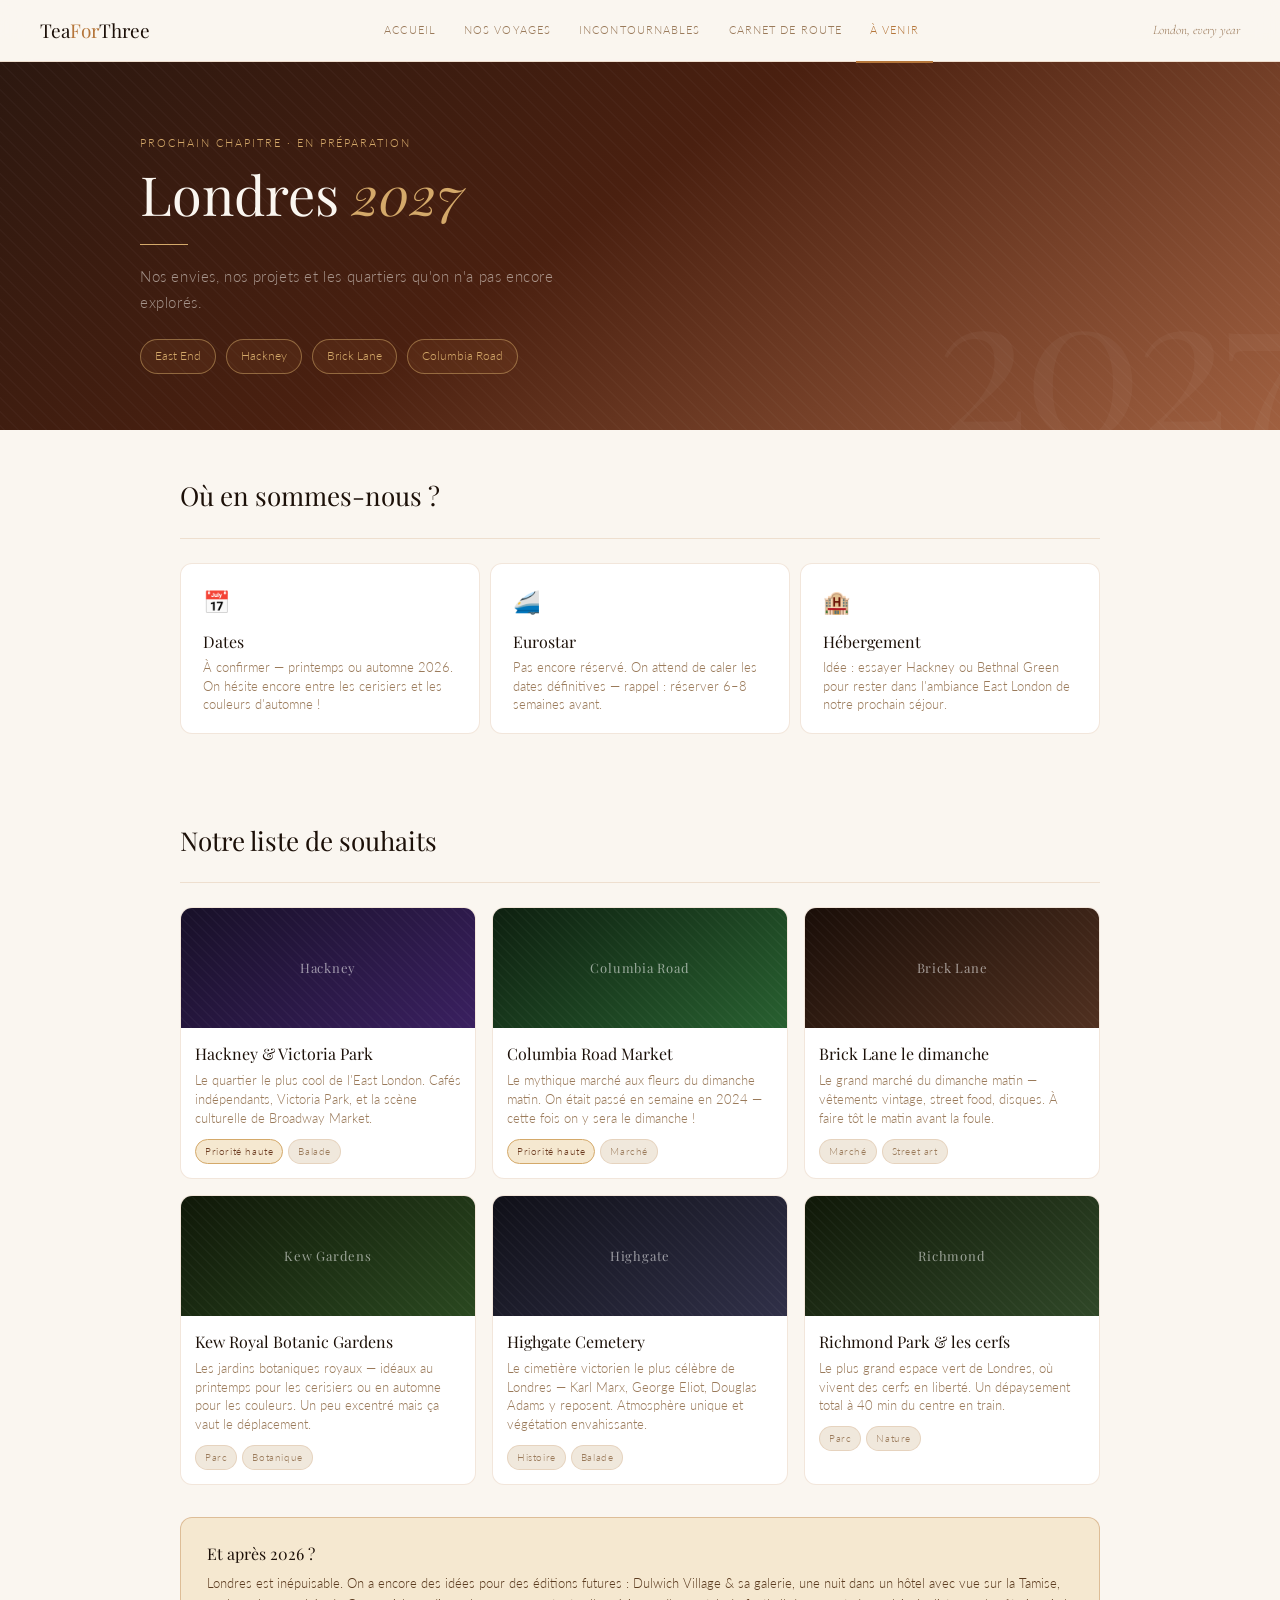
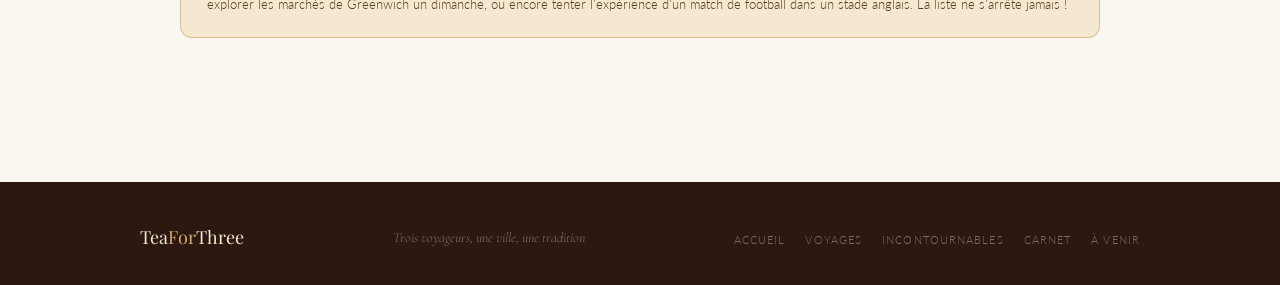
==== avenir.html @ d7ff8c25 "Add files via upload" ====
<!DOCTYPE html>
<html lang="fr">
<head>
  <meta charset="UTF-8" />
  <meta name="viewport" content="width=device-width, initial-scale=1.0" />
  <title>À venir — TeaForThree</title>
  <link rel="stylesheet" href="css/style.css" />
  <style>
    .next-hero-detail{margin-top:1.5rem;display:flex;gap:10px;flex-wrap:wrap}
    .next-pill{font-size:12px;padding:6px 14px;border-radius:20px;border:1px solid rgba(212,169,106,0.5);color:var(--gold-light);background:rgba(181,118,58,0.1)}
    .wishlist-grid{display:grid;grid-template-columns:repeat(auto-fill,minmax(260px,1fr));gap:16px}
    .wish-card{background:var(--white);border:0.5px solid var(--border);border-radius:var(--radius);overflow:hidden}
    .wish-card-thumb{height:120px;position:relative;overflow:hidden;display:flex;align-items:center;justify-content:center}
    .wt-hackney{background:linear-gradient(145deg,#181028,#3a2060)}
    .wt-columbiaroad{background:linear-gradient(145deg,#0e2010,#286030)}
    .wt-bricklane{background:linear-gradient(145deg,#1a0e08,#503020)}
    .wt-greenwich{background:linear-gradient(145deg,#0a1820,#1a4050)}
    .wt-kew{background:linear-gradient(145deg,#101808,#2a4820)}
    .wt-peckham{background:linear-gradient(145deg,#200808,#602020)}
    .wt-highgate{background:linear-gradient(145deg,#101018,#303048)}
    .wt-richmond{background:linear-gradient(145deg,#101808,#304828)}
    .wish-pattern{position:absolute;inset:0;background-image:repeating-linear-gradient(45deg,rgba(255,255,255,0.03) 0,rgba(255,255,255,0.03) 1px,transparent 0,transparent 50%);background-size:10px 10px}
    .wish-thumb-label{position:relative;z-index:1;font-family:'Playfair Display',serif;font-size:13px;color:rgba(255,255,255,0.55);letter-spacing:0.06em}
    .wish-body{padding:12px 14px 14px}
    .wish-name{font-family:'Playfair Display',serif;font-size:16px;font-weight:400;margin-bottom:5px}
    .wish-desc{font-size:12.5px;color:var(--text-light);line-height:1.5;margin-bottom:10px}
    .wish-tags{display:flex;gap:5px;flex-wrap:wrap}
    .status-row{display:flex;gap:10px;margin-bottom:2.5rem;flex-wrap:wrap}
    .status-card{flex:1;min-width:180px;background:var(--white);border:0.5px solid var(--border);border-radius:var(--radius);padding:1.2rem 1.4rem}
    .status-icon{font-size:22px;margin-bottom:8px;display:block}
    .status-title{font-family:'Playfair Display',serif;font-size:16px;font-weight:400;margin-bottom:4px}
    .status-val{font-size:12.5px;color:var(--text-light);line-height:1.45}
    .ideas-note{background:var(--gold-pale);border:0.5px solid var(--border-strong);border-radius:var(--radius);padding:1.4rem 1.6rem;margin-top:2rem}
    .ideas-note-title{font-family:'Playfair Display',serif;font-size:16px;font-weight:400;margin-bottom:6px}
    .ideas-note-text{font-size:13px;color:var(--text-mid);line-height:1.6}
    @media(max-width:768px){
      .status-row{flex-direction:column}
      .status-card{min-width:100%}
      .wishlist-grid{grid-template-columns:1fr}
      .next-pill{font-size:11px;padding:4px 10px}
    }
  </style>
</head>
<body>

<nav>
  <a href="index.html" class="nav-logo">Tea<span>For</span>Three</a>
  <ul class="nav-links">
    <li><a href="index.html">Accueil</a></li>
    <li><a href="voyages.html">Nos voyages</a></li>
    <li><a href="incontournables.html">Incontournables</a></li>
    <li><a href="carnet.html">Carnet de route</a></li>
    <li><a href="avenir.html" class="active">À venir</a></li>
  </ul>
  <span class="nav-tea">London, every year</span>
  <button class="nav-burger" id="burger" aria-label="Menu">
    <span></span><span></span><span></span>
  </button>
</nav>

<div class="hero" style="min-height:300px">
  <div class="hero-pattern"></div>
  <div class="hero-filigrane">2027</div>
  <div class="hero-content">
    <div class="hero-tag">Prochain chapitre · En préparation</div>
    <h1>Londres <em>2027</em></h1>
    <div class="divider"></div>
    <p class="hero-sub">Nos envies, nos projets et les quartiers qu'on n'a pas encore explorés.</p>
    <div class="next-hero-detail">
      <span class="next-pill">East End</span>
      <span class="next-pill">Hackney</span>
      <span class="next-pill">Brick Lane</span>
      <span class="next-pill">Columbia Road</span>
    </div>
  </div>
</div>

<div class="page">

  <div class="section-header">
    <h2 class="section-title">Où en sommes-nous ?</h2>
  </div>

  <div class="status-row">
    <div class="status-card fade-up">
      <span class="status-icon">📅</span>
      <div class="status-title">Dates</div>
      <div class="status-val">À confirmer — printemps ou automne 2026. On hésite encore entre les cerisiers et les couleurs d'automne !</div>
    </div>
    <div class="status-card fade-up">
      <span class="status-icon">🚄</span>
      <div class="status-title">Eurostar</div>
      <div class="status-val">Pas encore réservé. On attend de caler les dates définitives — rappel : réserver 6–8 semaines avant.</div>
    </div>
    <div class="status-card fade-up">
      <span class="status-icon">🏨</span>
      <div class="status-title">Hébergement</div>
      <div class="status-val">Idée : essayer Hackney ou Bethnal Green pour rester dans l'ambiance East London de notre prochain séjour.</div>
    </div>
  </div>

  <div class="section-header">
    <h2 class="section-title">Notre liste de souhaits</h2>
  </div>

  <div class="wishlist-grid">

    <div class="wish-card fade-up">
      <div class="wish-card-thumb wt-hackney"><div class="wish-pattern"></div><span class="wish-thumb-label">Hackney</span></div>
      <div class="wish-body">
        <div class="wish-name">Hackney &amp; Victoria Park</div>
        <div class="wish-desc">Le quartier le plus cool de l'East London. Cafés indépendants, Victoria Park, et la scène culturelle de Broadway Market.</div>
        <div class="wish-tags"><span class="badge gold">Priorité haute</span><span class="badge">Balade</span></div>
      </div>
    </div>

    <div class="wish-card fade-up">
      <div class="wish-card-thumb wt-columbiaroad"><div class="wish-pattern"></div><span class="wish-thumb-label">Columbia Road</span></div>
      <div class="wish-body">
        <div class="wish-name">Columbia Road Market</div>
        <div class="wish-desc">Le mythique marché aux fleurs du dimanche matin. On était passé en semaine en 2024 — cette fois on y sera le dimanche !</div>
        <div class="wish-tags"><span class="badge gold">Priorité haute</span><span class="badge">Marché</span></div>
      </div>
    </div>

    <div class="wish-card fade-up">
      <div class="wish-card-thumb wt-bricklane"><div class="wish-pattern"></div><span class="wish-thumb-label">Brick Lane</span></div>
      <div class="wish-body">
        <div class="wish-name">Brick Lane le dimanche</div>
        <div class="wish-desc">Le grand marché du dimanche matin — vêtements vintage, street food, disques. À faire tôt le matin avant la foule.</div>
        <div class="wish-tags"><span class="badge">Marché</span><span class="badge">Street art</span></div>
      </div>
    </div>

    <div class="wish-card fade-up">
      <div class="wish-card-thumb wt-kew"><div class="wish-pattern"></div><span class="wish-thumb-label">Kew Gardens</span></div>
      <div class="wish-body">
        <div class="wish-name">Kew Royal Botanic Gardens</div>
        <div class="wish-desc">Les jardins botaniques royaux — idéaux au printemps pour les cerisiers ou en automne pour les couleurs. Un peu excentré mais ça vaut le déplacement.</div>
        <div class="wish-tags"><span class="badge">Parc</span><span class="badge">Botanique</span></div>
      </div>
    </div>

    <div class="wish-card fade-up">
      <div class="wish-card-thumb wt-highgate"><div class="wish-pattern"></div><span class="wish-thumb-label">Highgate</span></div>
      <div class="wish-body">
        <div class="wish-name">Highgate Cemetery</div>
        <div class="wish-desc">Le cimetière victorien le plus célèbre de Londres — Karl Marx, George Eliot, Douglas Adams y reposent. Atmosphère unique et végétation envahissante.</div>
        <div class="wish-tags"><span class="badge">Histoire</span><span class="badge">Balade</span></div>
      </div>
    </div>

    <div class="wish-card fade-up">
      <div class="wish-card-thumb wt-richmond"><div class="wish-pattern"></div><span class="wish-thumb-label">Richmond</span></div>
      <div class="wish-body">
        <div class="wish-name">Richmond Park &amp; les cerfs</div>
        <div class="wish-desc">Le plus grand espace vert de Londres, où vivent des cerfs en liberté. Un dépaysement total à 40 min du centre en train.</div>
        <div class="wish-tags"><span class="badge">Parc</span><span class="badge">Nature</span></div>
      </div>
    </div>

  </div>

  <div class="ideas-note fade-up">
    <div class="ideas-note-title">Et après 2026 ?</div>
    <div class="ideas-note-text">Londres est inépuisable. On a encore des idées pour des éditions futures : Dulwich Village &amp; sa galerie, une nuit dans un hôtel avec vue sur la Tamise, explorer les marchés de Greenwich un dimanche, ou encore tenter l'expérience d'un match de football dans un stade anglais. La liste ne s'arrête jamais !</div>
  </div>

</div>

<footer>
  <div class="footer-inner">
    <div class="footer-logo">Tea<span>For</span>Three</div>
    <div class="footer-tagline">Trois voyageurs, une ville, une tradition</div>
    <ul class="footer-links">
      <li><a href="index.html">Accueil</a></li>
      <li><a href="voyages.html">Voyages</a></li>
      <li><a href="incontournables.html">Incontournables</a></li>
      <li><a href="carnet.html">Carnet</a></li>
      <li><a href="avenir.html">À venir</a></li>
    </ul>
  </div>
</footer>

<script>
var burger=document.getElementById('burger');
var navLinks=document.querySelector('.nav-links');
burger.addEventListener('click',function(){
  burger.classList.toggle('open');
  navLinks.classList.toggle('open');
});
// close menu on link click
navLinks.querySelectorAll('a').forEach(function(a){
  a.addEventListener('click',function(){
    burger.classList.remove('open');
    navLinks.classList.remove('open');
  });
});
</script>
</body>
</html>
---- css/style.css ----
@import url('https://fonts.googleapis.com/css2?family=Playfair+Display:ital,wght@0,400;0,500;1,400;1,500&family=Cormorant+Garamond:ital,wght@0,300;0,400;1,300;1,400&family=Lato:wght@300;400&display=swap');

:root {
  --cream: #FAF6F0;
  --cream-dark: #F0E8DC;
  --brown-deep: #2C1810;
  --brown-mid: #6B3A1F;
  --brown-light: #A06040;
  --gold: #B5763A;
  --gold-light: #D4A96A;
  --gold-pale: #F5E8D0;
  --text-dark: #1C1008;
  --text-mid: #5C3C20;
  --text-light: #9A7A5A;
  --border: rgba(181,118,58,0.18);
  --border-strong: rgba(181,118,58,0.38);
  --white: #FFFFFF;
  --shadow: 0 4px 24px rgba(44,24,16,0.07);
  --shadow-hover: 0 8px 40px rgba(44,24,16,0.13);
  --radius: 12px;
  --radius-sm: 8px;
}

*, *::before, *::after { box-sizing: border-box; margin: 0; padding: 0; }
html { scroll-behavior: smooth; }
body {
  font-family: 'Lato', sans-serif;
  font-weight: 300;
  background: var(--cream);
  color: var(--text-dark);
  min-height: 100vh;
  line-height: 1.7;
  overflow-x: hidden;
}

/* ════════════════════════════════
   DESKTOP NAV
   ════════════════════════════════ */
nav {
  position: sticky; top: 0; z-index: 200;
  background: rgba(250,246,240,0.94);
  backdrop-filter: blur(14px);
  border-bottom: 0.5px solid var(--border);
  padding: 0 2.5rem;
  display: flex; align-items: center; justify-content: space-between;
  height: 62px;
}
.nav-logo {
  font-family: 'Playfair Display', serif;
  font-size: 19px; font-weight: 400;
  color: var(--text-dark); text-decoration: none; flex-shrink: 0;
}
.nav-logo span { color: var(--gold); }
.nav-links { display: flex; gap: 0; list-style: none; }
.nav-links a {
  display: block; padding: 0 14px;
  font-size: 11px; letter-spacing: 0.1em; text-transform: uppercase;
  color: var(--text-light); text-decoration: none;
  transition: color 0.2s; line-height: 62px;
  border-bottom: 2px solid transparent;
}
.nav-links a:hover { color: var(--text-dark); }
.nav-links a.active { color: var(--gold); border-bottom-color: var(--gold); }
.nav-tea {
  font-family: 'Cormorant Garamond', serif;
  font-style: italic; font-size: 13px; color: var(--text-light); flex-shrink: 0;
}
/* burger hidden on desktop */
.nav-burger { display: none; }

/* ════════════════════════════════
   HERO
   ════════════════════════════════ */
.hero {
  position: relative; overflow: hidden;
  background: linear-gradient(145deg, var(--brown-deep) 0%, #4A2010 45%, var(--brown-light) 100%);
  display: flex; align-items: flex-end;
  padding: 4.5rem 2.5rem 3.5rem; min-height: 420px;
}
.hero-pattern {
  position: absolute; inset: 0;
  background-image: repeating-linear-gradient(45deg,rgba(255,255,255,0.025) 0,rgba(255,255,255,0.025) 1px,transparent 0,transparent 50%);
  background-size: 14px 14px; pointer-events: none;
}
.hero-filigrane {
  position: absolute; right: -1rem; bottom: -1.5rem;
  font-family: 'Playfair Display', serif;
  font-size: 200px; font-weight: 400; line-height: 1;
  color: rgba(255,255,255,0.04);
  pointer-events: none; user-select: none; letter-spacing: -0.04em;
}
.hero-content { position: relative; z-index: 1; max-width: 1000px; width: 100%; margin: 0 auto; }
.hero-tag { font-size: 11px; letter-spacing: 0.18em; text-transform: uppercase; color: var(--gold-light); margin-bottom: 10px; }
.hero h1 {
  font-family: 'Playfair Display', serif;
  font-size: clamp(34px, 5vw, 54px); font-weight: 400;
  color: var(--cream); line-height: 1.15; margin-bottom: 14px;
}
.hero h1 em { font-style: italic; color: var(--gold-light); }
.hero-sub { font-size: 15px; color: rgba(250,246,240,0.55); letter-spacing: 0.04em; max-width: 480px; }

/* ════════════════════════════════
   PAGE / LAYOUT
   ════════════════════════════════ */
.page { max-width: 1000px; margin: 0 auto; padding: 0 2.5rem 4rem; }
.section-header {
  display: flex; align-items: baseline; justify-content: space-between;
  padding: 2.8rem 0 1.2rem;
  border-bottom: 0.5px solid var(--border); margin-bottom: 1.5rem;
}
.section-title { font-family: 'Playfair Display', serif; font-size: 26px; font-weight: 400; }
.section-link { font-size: 11px; letter-spacing: 0.1em; text-transform: uppercase; color: var(--gold); text-decoration: none; transition: opacity 0.2s; }
.section-link:hover { opacity: 0.7; }

/* ════════════════════════════════
   COMPONENTS
   ════════════════════════════════ */
.card {
  background: var(--white);
  border: 0.5px solid var(--border); border-radius: var(--radius); overflow: hidden;
  transition: box-shadow 0.25s, transform 0.25s, border-color 0.25s;
}
.card:hover { box-shadow: var(--shadow-hover); border-color: var(--border-strong); transform: translateY(-2px); }
.badge {
  display: inline-block; font-size: 10px; letter-spacing: 0.06em;
  padding: 3px 9px; border-radius: 20px;
  background: var(--cream-dark); border: 0.5px solid var(--border); color: var(--text-light);
}
.badge.gold { background: var(--gold-pale); border-color: var(--gold-light); color: var(--brown-mid); }
.btn {
  display: inline-block; font-family: 'Lato', sans-serif; font-size: 12px; font-weight: 400;
  letter-spacing: 0.1em; text-transform: uppercase;
  padding: 10px 22px; border-radius: var(--radius-sm);
  text-decoration: none; transition: all 0.2s; cursor: pointer;
  border: 1px solid var(--gold); color: var(--gold); background: transparent;
}
.btn:hover { background: var(--gold); color: var(--white); }
.btn.solid { background: var(--gold); color: var(--white); }
.btn.solid:hover { background: var(--brown-mid); border-color: var(--brown-mid); }
.divider { width: 48px; height: 1px; background: var(--gold-light); margin: 1.2rem 0; }

/* ════════════════════════════════
   QUOTE BAND
   ════════════════════════════════ */
.quote-band {
  background: var(--brown-deep); padding: 2.8rem 2.5rem;
  margin: 3rem -2.5rem 0; text-align: center; position: relative; overflow: hidden;
}
.quote-band::before {
  content: '\201C'; position: absolute; top: -20px; left: 50%; transform: translateX(-50%);
  font-family: 'Playfair Display', serif; font-size: 160px;
  color: rgba(181,118,58,0.1); line-height: 1; pointer-events: none;
}
.quote-text {
  font-family: 'Cormorant Garamond', serif; font-style: italic; font-size: 22px;
  color: var(--gold-pale); max-width: 600px; margin: 0 auto 10px;
  line-height: 1.6; position: relative; z-index: 1;
}
.quote-author { font-size: 11px; letter-spacing: 0.14em; text-transform: uppercase; color: var(--gold-light); opacity: 0.65; }

/* ════════════════════════════════
   ANIMATIONS
   ════════════════════════════════ */
@keyframes fadeUp {
  from { opacity: 0; transform: translateY(16px); }
  to   { opacity: 1; transform: translateY(0); }
}
.fade-up { opacity: 0; animation: fadeUp 0.55s ease forwards; }
.fade-up:nth-child(1){animation-delay:0.05s}
.fade-up:nth-child(2){animation-delay:0.13s}
.fade-up:nth-child(3){animation-delay:0.21s}
.fade-up:nth-child(4){animation-delay:0.29s}
.fade-up:nth-child(5){animation-delay:0.37s}
.fade-up:nth-child(6){animation-delay:0.45s}

/* ════════════════════════════════
   FOOTER
   ════════════════════════════════ */
footer {
  background: var(--brown-deep); color: rgba(250,246,240,0.55);
  padding: 2.5rem 2.5rem 2rem; margin-top: 5rem;
}
.footer-inner {
  max-width: 1000px; margin: 0 auto;
  display: flex; align-items: center; justify-content: space-between; flex-wrap: wrap; gap: 1rem;
}
.footer-logo { font-family: 'Playfair Display', serif; font-size: 18px; font-weight: 400; color: var(--gold-pale); }
.footer-logo span { color: var(--gold-light); }
.footer-tagline { font-family: 'Cormorant Garamond', serif; font-style: italic; font-size: 14px; color: rgba(250,246,240,0.4); }
.footer-links { display: flex; gap: 20px; list-style: none; }
.footer-links a { font-size: 11px; letter-spacing: 0.1em; text-transform: uppercase; color: rgba(250,246,240,0.38); text-decoration: none; transition: color 0.2s; }
.footer-links a:hover { color: var(--gold-light); }

/* ════════════════════════════════
   MOBILE  ≤ 768px
   ════════════════════════════════ */
@media (max-width: 768px) {

  /* — nav — */
  nav {
    padding: 0 1rem;
    height: 54px;
    position: fixed; top: 0; left: 0; right: 0; z-index: 200;
  }
  .nav-tea { display: none; }
  .nav-links {
    display: none !important;
    position: fixed;
    top: 54px; left: 0; right: 0;
    background: rgba(250,246,240,0.98);
    backdrop-filter: blur(16px);
    flex-direction: column !important;
    border-bottom: 1px solid var(--border);
    padding: 0.25rem 0 1rem;
    z-index: 199;
    box-shadow: 0 6px 20px rgba(44,24,16,0.1);
  }
  .nav-links.open { display: flex !important; }
  .nav-links li { border-bottom: 0.5px solid var(--border); }
  .nav-links li:last-child { border-bottom: none; }
  .nav-links a {
    display: block !important;
    padding: 14px 1.25rem !important;
    line-height: 1.2 !important;
    font-size: 12px !important;
    letter-spacing: 0.1em;
    color: var(--text-mid);
    border-bottom: none !important;
  }
  .nav-links a.active { color: var(--gold); background: rgba(181,118,58,0.05); }
  .nav-burger {
    display: flex;
    flex-direction: column; justify-content: center; gap: 5px;
    width: 38px; height: 38px;
    background: none; border: none; cursor: pointer; padding: 6px;
    margin-left: auto; flex-shrink: 0;
  }
  .nav-burger span {
    display: block; width: 20px; height: 1.5px;
    background: var(--text-dark);
    transition: transform 0.25s ease, opacity 0.2s;
    transform-origin: center;
  }
  .nav-burger.open span:nth-child(1){ transform: translateY(6.5px) rotate(45deg); }
  .nav-burger.open span:nth-child(2){ opacity: 0; }
  .nav-burger.open span:nth-child(3){ transform: translateY(-6.5px) rotate(-45deg); }

  /* — body offset — */
  body { padding-top: 54px; }

  /* — page — */
  .page { padding: 0 1rem 3rem; max-width: 100%; }

  /* — hero — */
  .hero { padding: 1.75rem 1rem 1.75rem; min-height: 200px; }
  .hero-filigrane { font-size: 70px; right: 0; bottom: -0.5rem; }
  .hero h1 { font-size: 26px; margin-bottom: 8px; }
  .hero-tag { font-size: 9px; letter-spacing: 0.14em; margin-bottom: 8px; }
  .hero-sub { font-size: 13px; line-height: 1.55; }
  .divider { width: 32px; margin: 0.6rem 0; }

  /* — sections — */
  .section-header { padding: 1.5rem 0 0.8rem; flex-wrap: wrap; gap: 4px; }
  .section-title { font-size: 20px; }
  .section-link { font-size: 10px; }

  /* — cards — */
  .card { width: 100%; }
  .card:hover { transform: none; box-shadow: none; }

  /* — quote — */
  .quote-band { margin: 2rem -1rem 0; padding: 1.75rem 1rem; }
  .quote-text { font-size: 15px; }

  /* — footer — */
  footer { padding: 1.75rem 1rem 1.5rem; margin-top: 2.5rem; }
  .footer-inner { flex-direction: column; align-items: flex-start; gap: 0.75rem; }
  .footer-tagline { display: none; }
  .footer-logo { font-size: 15px; }
  .footer-links { flex-wrap: wrap; gap: 8px 14px; }
  .footer-links a { font-size: 10px; }
}
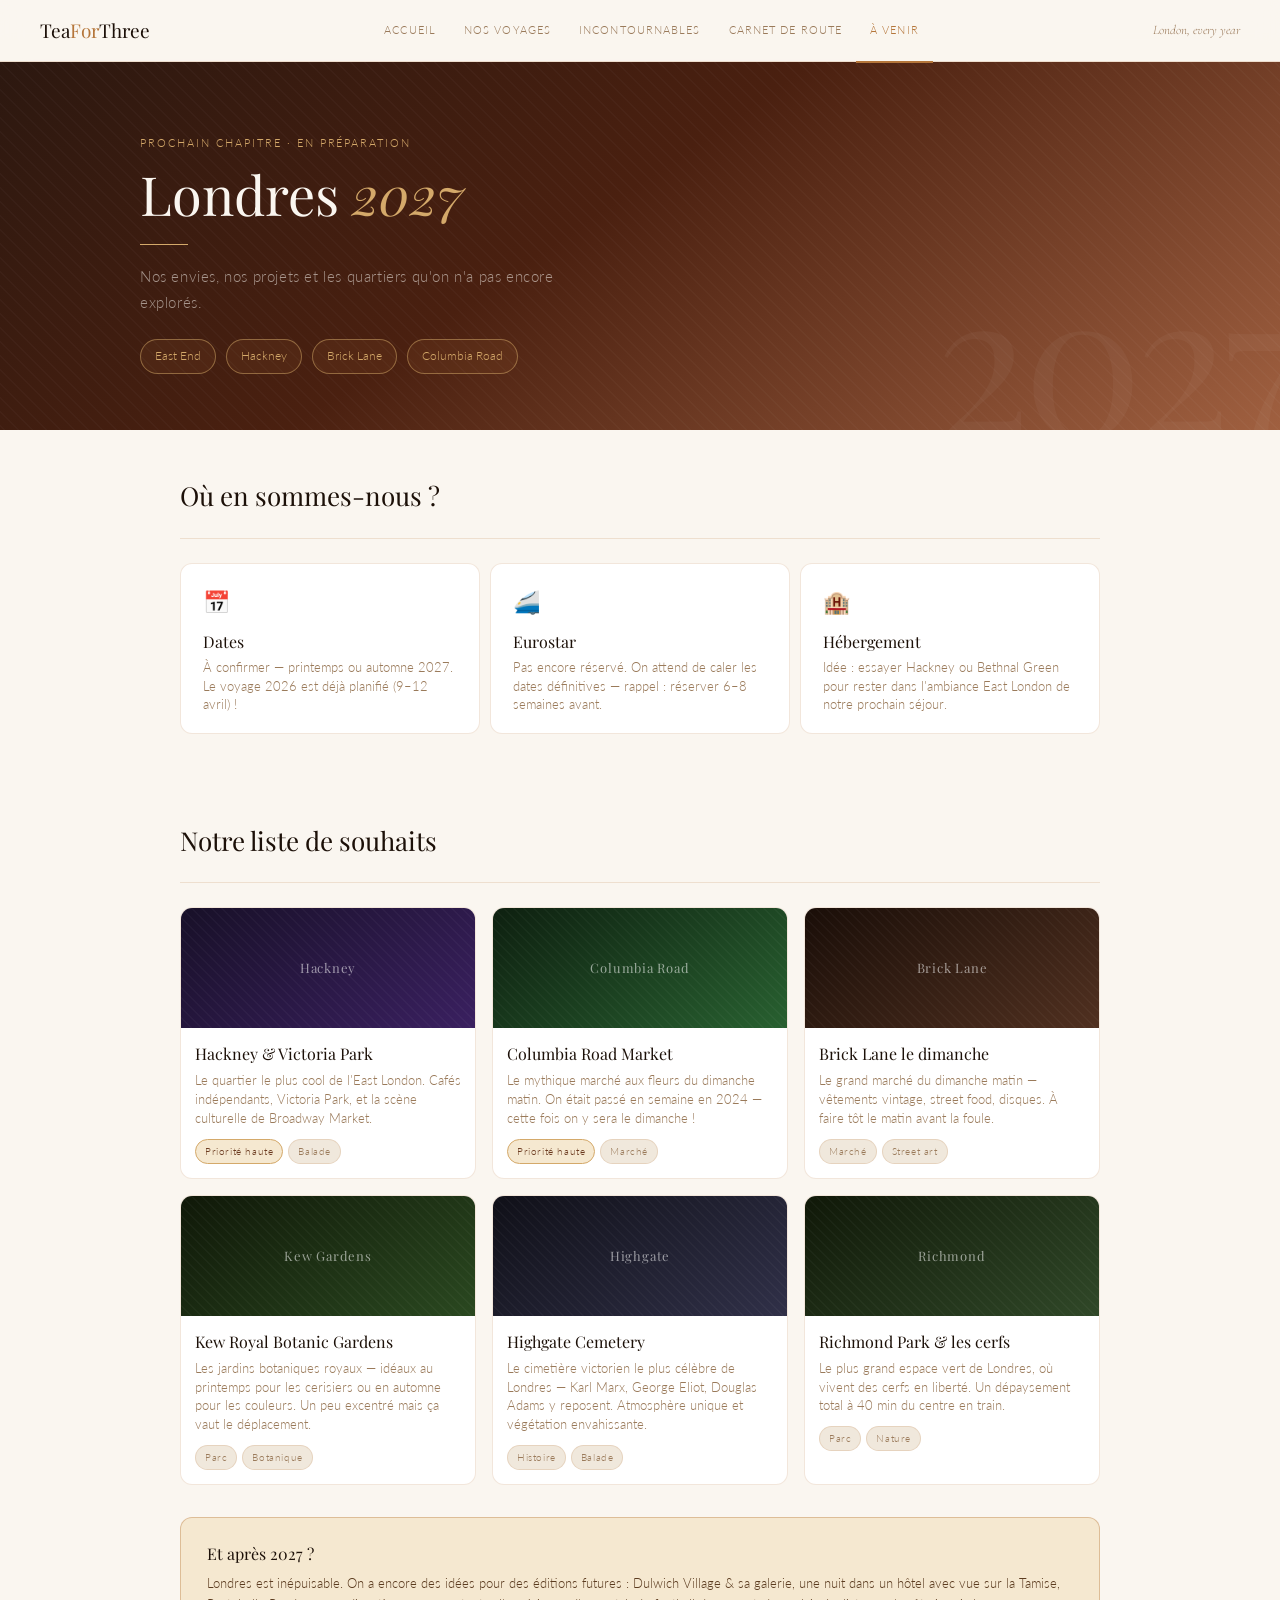
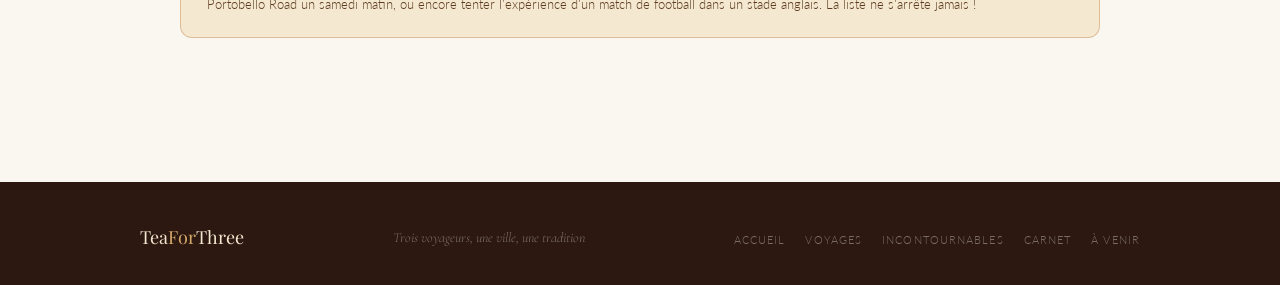
==== commit f9c42b9f: "Add files via upload" ====
--- a/avenir.html
+++ b/avenir.html
@@ -85,7 +85,7 @@
     <div class="status-card fade-up">
       <span class="status-icon">📅</span>
       <div class="status-title">Dates</div>
-      <div class="status-val">À confirmer — printemps ou automne 2026. On hésite encore entre les cerisiers et les couleurs d'automne !</div>
+      <div class="status-val">À confirmer — printemps ou automne 2027. Le voyage 2026 est déjà planifié (9–12 avril) !</div>
     </div>
     <div class="status-card fade-up">
       <span class="status-icon">🚄</span>
@@ -162,8 +162,8 @@
   </div>
 
   <div class="ideas-note fade-up">
-    <div class="ideas-note-title">Et après 2026 ?</div>
-    <div class="ideas-note-text">Londres est inépuisable. On a encore des idées pour des éditions futures : Dulwich Village &amp; sa galerie, une nuit dans un hôtel avec vue sur la Tamise, explorer les marchés de Greenwich un dimanche, ou encore tenter l'expérience d'un match de football dans un stade anglais. La liste ne s'arrête jamais !</div>
+    <div class="ideas-note-title">Et après 2027 ?</div>
+    <div class="ideas-note-text">Londres est inépuisable. On a encore des idées pour des éditions futures : Dulwich Village &amp; sa galerie, une nuit dans un hôtel avec vue sur la Tamise, Portobello Road un samedi matin, ou encore tenter l'expérience d'un match de football dans un stade anglais. La liste ne s'arrête jamais !</div>
   </div>
 
 </div>
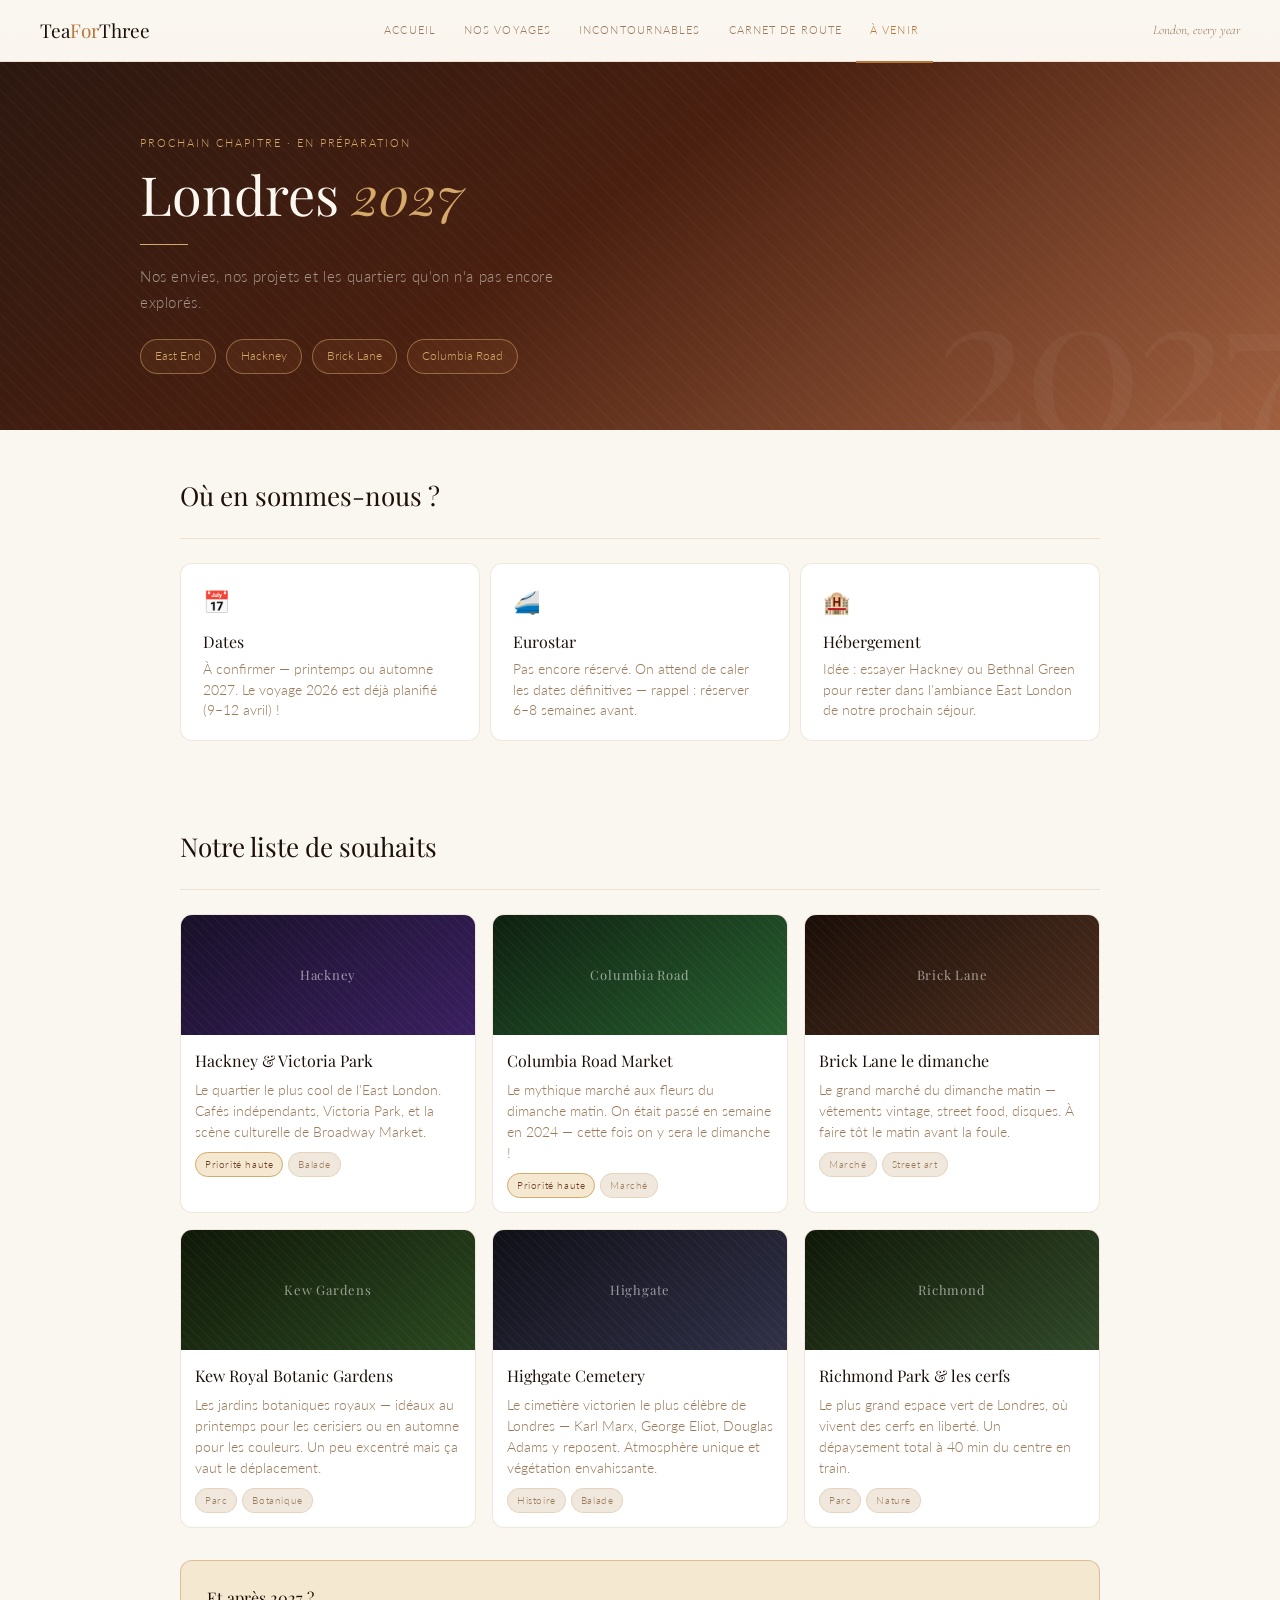
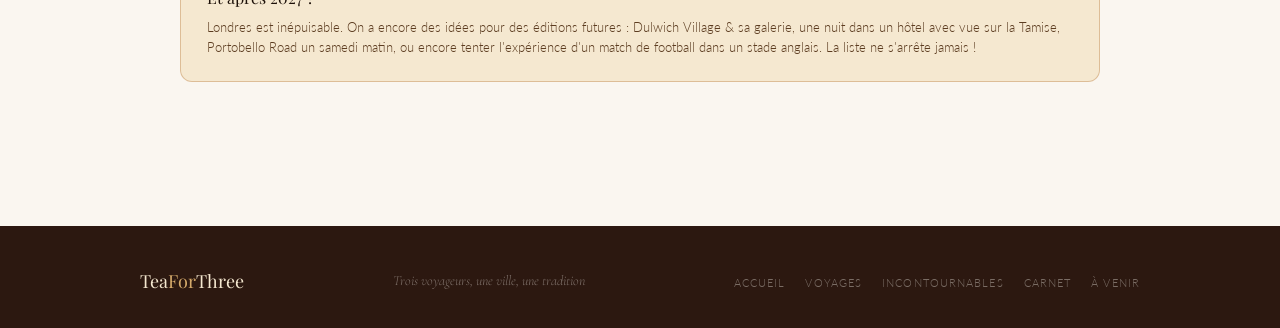
==== commit 6b31b499: "Add files via upload" ====
--- a/avenir.html
+++ b/avenir.html
@@ -23,13 +23,13 @@
     .wish-thumb-label{position:relative;z-index:1;font-family:'Playfair Display',serif;font-size:13px;color:rgba(255,255,255,0.55);letter-spacing:0.06em}
     .wish-body{padding:12px 14px 14px}
     .wish-name{font-family:'Playfair Display',serif;font-size:16px;font-weight:400;margin-bottom:5px}
-    .wish-desc{font-size:12.5px;color:var(--text-light);line-height:1.5;margin-bottom:10px}
+    .wish-desc{font-size:14px;color:var(--text-light);line-height:1.5;margin-bottom:10px}
     .wish-tags{display:flex;gap:5px;flex-wrap:wrap}
     .status-row{display:flex;gap:10px;margin-bottom:2.5rem;flex-wrap:wrap}
     .status-card{flex:1;min-width:180px;background:var(--white);border:0.5px solid var(--border);border-radius:var(--radius);padding:1.2rem 1.4rem}
     .status-icon{font-size:22px;margin-bottom:8px;display:block}
     .status-title{font-family:'Playfair Display',serif;font-size:16px;font-weight:400;margin-bottom:4px}
-    .status-val{font-size:12.5px;color:var(--text-light);line-height:1.45}
+    .status-val{font-size:14px;color:var(--text-light);line-height:1.45}
     .ideas-note{background:var(--gold-pale);border:0.5px solid var(--border-strong);border-radius:var(--radius);padding:1.4rem 1.6rem;margin-top:2rem}
     .ideas-note-title{font-family:'Playfair Display',serif;font-size:16px;font-weight:400;margin-bottom:6px}
     .ideas-note-text{font-size:13px;color:var(--text-mid);line-height:1.6}
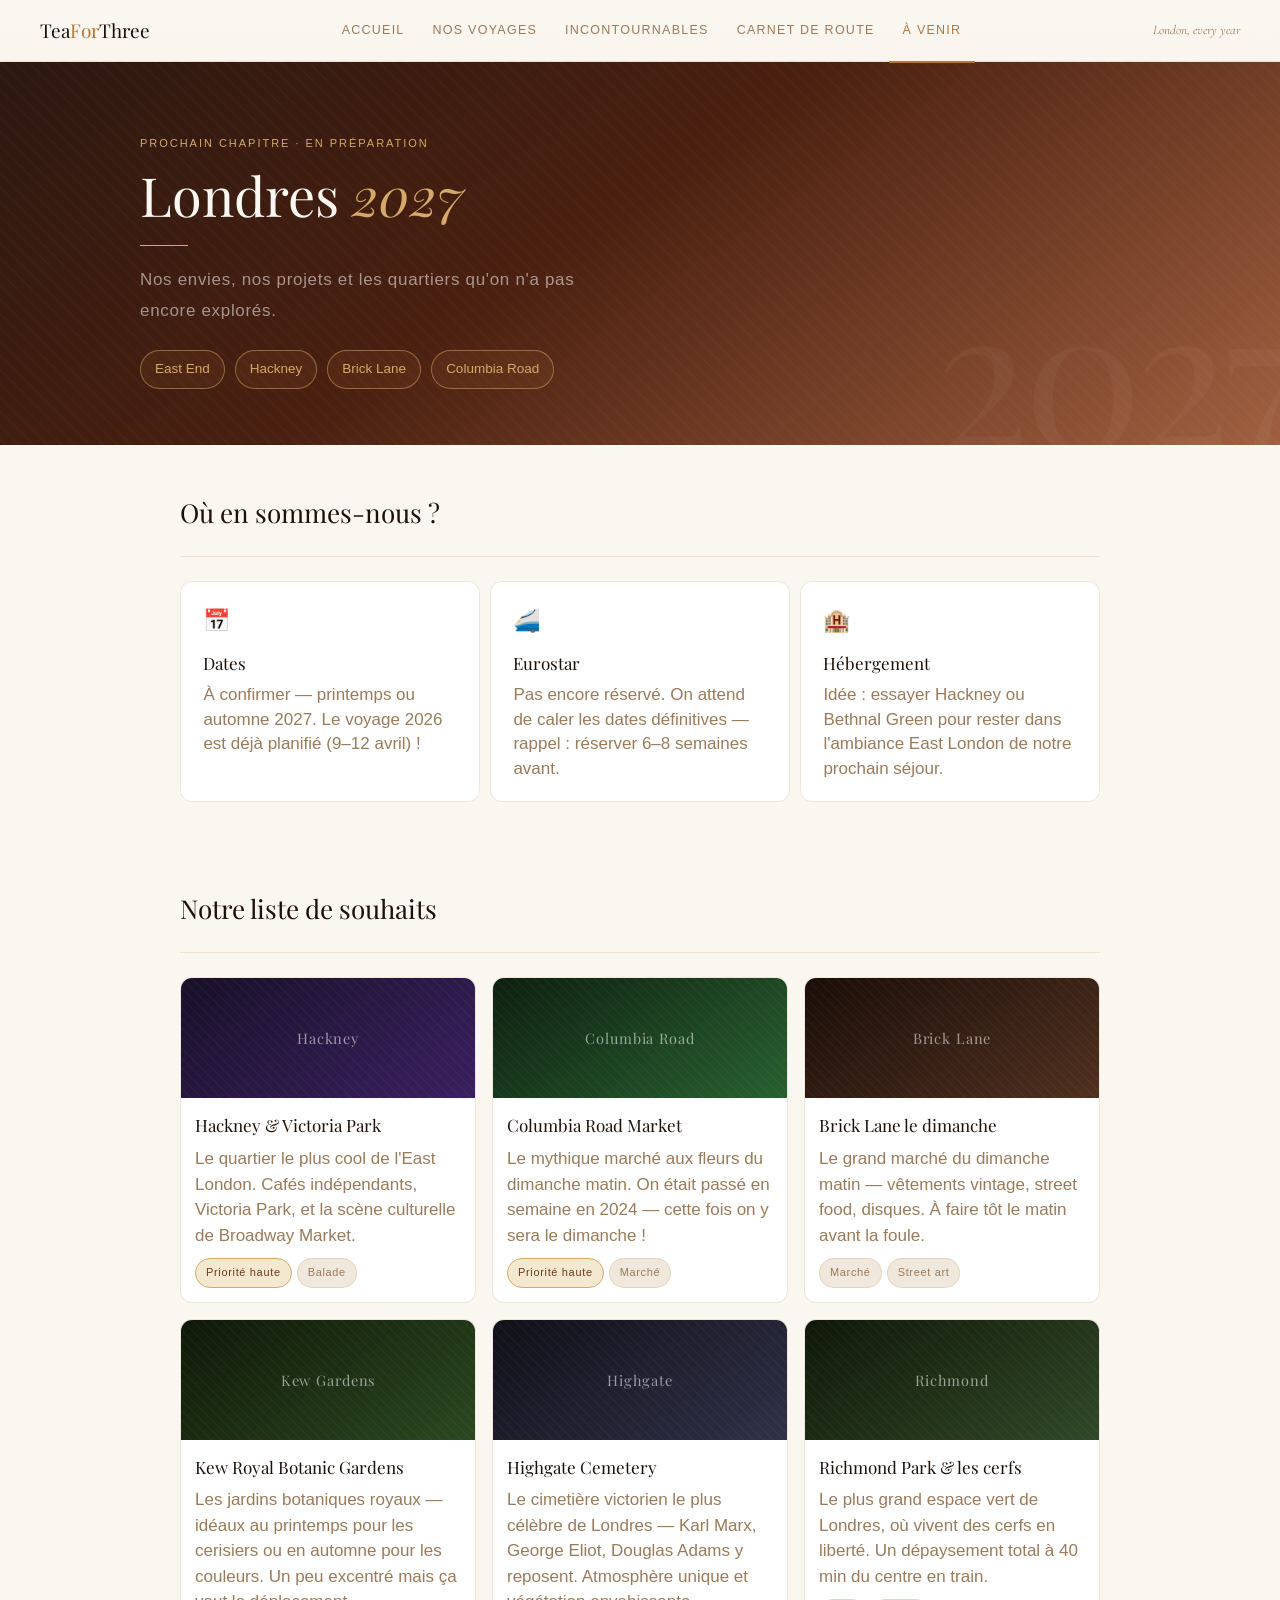
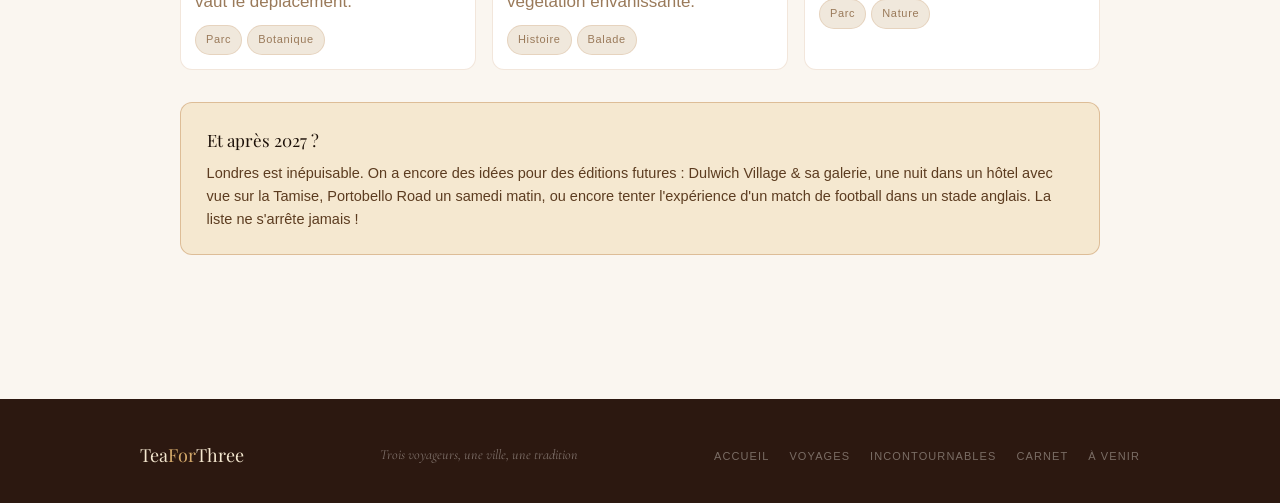
==== commit d334b104: "Add files via upload" ====
--- a/avenir.html
+++ b/avenir.html
@@ -7,7 +7,7 @@
   <link rel="stylesheet" href="css/style.css" />
   <style>
     .next-hero-detail{margin-top:1.5rem;display:flex;gap:10px;flex-wrap:wrap}
-    .next-pill{font-size:12px;padding:6px 14px;border-radius:20px;border:1px solid rgba(212,169,106,0.5);color:var(--gold-light);background:rgba(181,118,58,0.1)}
+    .next-pill{font-size:13.5px;padding:6px 14px;border-radius:20px;border:1px solid rgba(212,169,106,0.5);color:var(--gold-light);background:rgba(181,118,58,0.1)}
     .wishlist-grid{display:grid;grid-template-columns:repeat(auto-fill,minmax(260px,1fr));gap:16px}
     .wish-card{background:var(--white);border:0.5px solid var(--border);border-radius:var(--radius);overflow:hidden}
     .wish-card-thumb{height:120px;position:relative;overflow:hidden;display:flex;align-items:center;justify-content:center}
@@ -20,24 +20,24 @@
     .wt-highgate{background:linear-gradient(145deg,#101018,#303048)}
     .wt-richmond{background:linear-gradient(145deg,#101808,#304828)}
     .wish-pattern{position:absolute;inset:0;background-image:repeating-linear-gradient(45deg,rgba(255,255,255,0.03) 0,rgba(255,255,255,0.03) 1px,transparent 0,transparent 50%);background-size:10px 10px}
-    .wish-thumb-label{position:relative;z-index:1;font-family:'Playfair Display',serif;font-size:13px;color:rgba(255,255,255,0.55);letter-spacing:0.06em}
+    .wish-thumb-label{position:relative;z-index:1;font-family:'Playfair Display',serif;font-size:14.5px;color:rgba(255,255,255,0.55);letter-spacing:0.06em}
     .wish-body{padding:12px 14px 14px}
-    .wish-name{font-family:'Playfair Display',serif;font-size:16px;font-weight:400;margin-bottom:5px}
-    .wish-desc{font-size:14px;color:var(--text-light);line-height:1.5;margin-bottom:10px}
+    .wish-name{font-family:'Playfair Display',serif;font-size:17px;font-weight:400;margin-bottom:5px}
+    .wish-desc{font-size:17px;color:var(--text-light);line-height:1.5;margin-bottom:10px}
     .wish-tags{display:flex;gap:5px;flex-wrap:wrap}
     .status-row{display:flex;gap:10px;margin-bottom:2.5rem;flex-wrap:wrap}
     .status-card{flex:1;min-width:180px;background:var(--white);border:0.5px solid var(--border);border-radius:var(--radius);padding:1.2rem 1.4rem}
     .status-icon{font-size:22px;margin-bottom:8px;display:block}
-    .status-title{font-family:'Playfair Display',serif;font-size:16px;font-weight:400;margin-bottom:4px}
-    .status-val{font-size:14px;color:var(--text-light);line-height:1.45}
+    .status-title{font-family:'Playfair Display',serif;font-size:17px;font-weight:400;margin-bottom:4px}
+    .status-val{font-size:17px;color:var(--text-light);line-height:1.45}
     .ideas-note{background:var(--gold-pale);border:0.5px solid var(--border-strong);border-radius:var(--radius);padding:1.4rem 1.6rem;margin-top:2rem}
-    .ideas-note-title{font-family:'Playfair Display',serif;font-size:16px;font-weight:400;margin-bottom:6px}
-    .ideas-note-text{font-size:13px;color:var(--text-mid);line-height:1.6}
+    .ideas-note-title{font-family:'Playfair Display',serif;font-size:17px;font-weight:400;margin-bottom:6px}
+    .ideas-note-text{font-size:14.5px;color:var(--text-mid);line-height:1.6}
     @media(max-width:768px){
       .status-row{flex-direction:column}
       .status-card{min-width:100%}
       .wishlist-grid{grid-template-columns:1fr}
-      .next-pill{font-size:11px;padding:4px 10px}
+      .next-pill{font-size:12.5px;padding:4px 10px}
     }
   </style>
 </head>
--- a/css/style.css
+++ b/css/style.css
@@ -25,11 +25,12 @@
 html { scroll-behavior: smooth; }
 body {
   font-family: 'Lato', sans-serif;
-  font-weight: 300;
+  font-size: 17px;
+  font-weight: 400;
   background: var(--cream);
   color: var(--text-dark);
   min-height: 100vh;
-  line-height: 1.7;
+  line-height: 1.8;
   overflow-x: hidden;
 }
 
@@ -54,7 +55,7 @@
 .nav-links { display: flex; gap: 0; list-style: none; }
 .nav-links a {
   display: block; padding: 0 14px;
-  font-size: 11px; letter-spacing: 0.1em; text-transform: uppercase;
+  font-size: 12.5px; letter-spacing: 0.1em; text-transform: uppercase;
   color: var(--text-light); text-decoration: none;
   transition: color 0.2s; line-height: 62px;
   border-bottom: 2px solid transparent;
@@ -97,7 +98,7 @@
   color: var(--cream); line-height: 1.15; margin-bottom: 14px;
 }
 .hero h1 em { font-style: italic; color: var(--gold-light); }
-.hero-sub { font-size: 15px; color: rgba(250,246,240,0.55); letter-spacing: 0.04em; max-width: 480px; }
+.hero-sub { font-size: 17px; color: rgba(250,246,240,0.55); letter-spacing: 0.04em; max-width: 480px; }
 
 /* ════════════════════════════════
    PAGE / LAYOUT
@@ -122,8 +123,8 @@
 }
 .card:hover { box-shadow: var(--shadow-hover); border-color: var(--border-strong); transform: translateY(-2px); }
 .badge {
-  display: inline-block; font-size: 10px; letter-spacing: 0.06em;
-  padding: 3px 9px; border-radius: 20px;
+  display: inline-block; font-size: 11px; letter-spacing: 0.06em;
+  padding: 4px 10px; border-radius: 20px;
   background: var(--cream-dark); border: 0.5px solid var(--border); color: var(--text-light);
 }
 .badge.gold { background: var(--gold-pale); border-color: var(--gold-light); color: var(--brown-mid); }
@@ -152,7 +153,7 @@
   color: rgba(181,118,58,0.1); line-height: 1; pointer-events: none;
 }
 .quote-text {
-  font-family: 'Cormorant Garamond', serif; font-style: italic; font-size: 22px;
+  font-family: 'Cormorant Garamond', serif; font-style: italic; font-size: 24px;
   color: var(--gold-pale); max-width: 600px; margin: 0 auto 10px;
   line-height: 1.6; position: relative; z-index: 1;
 }
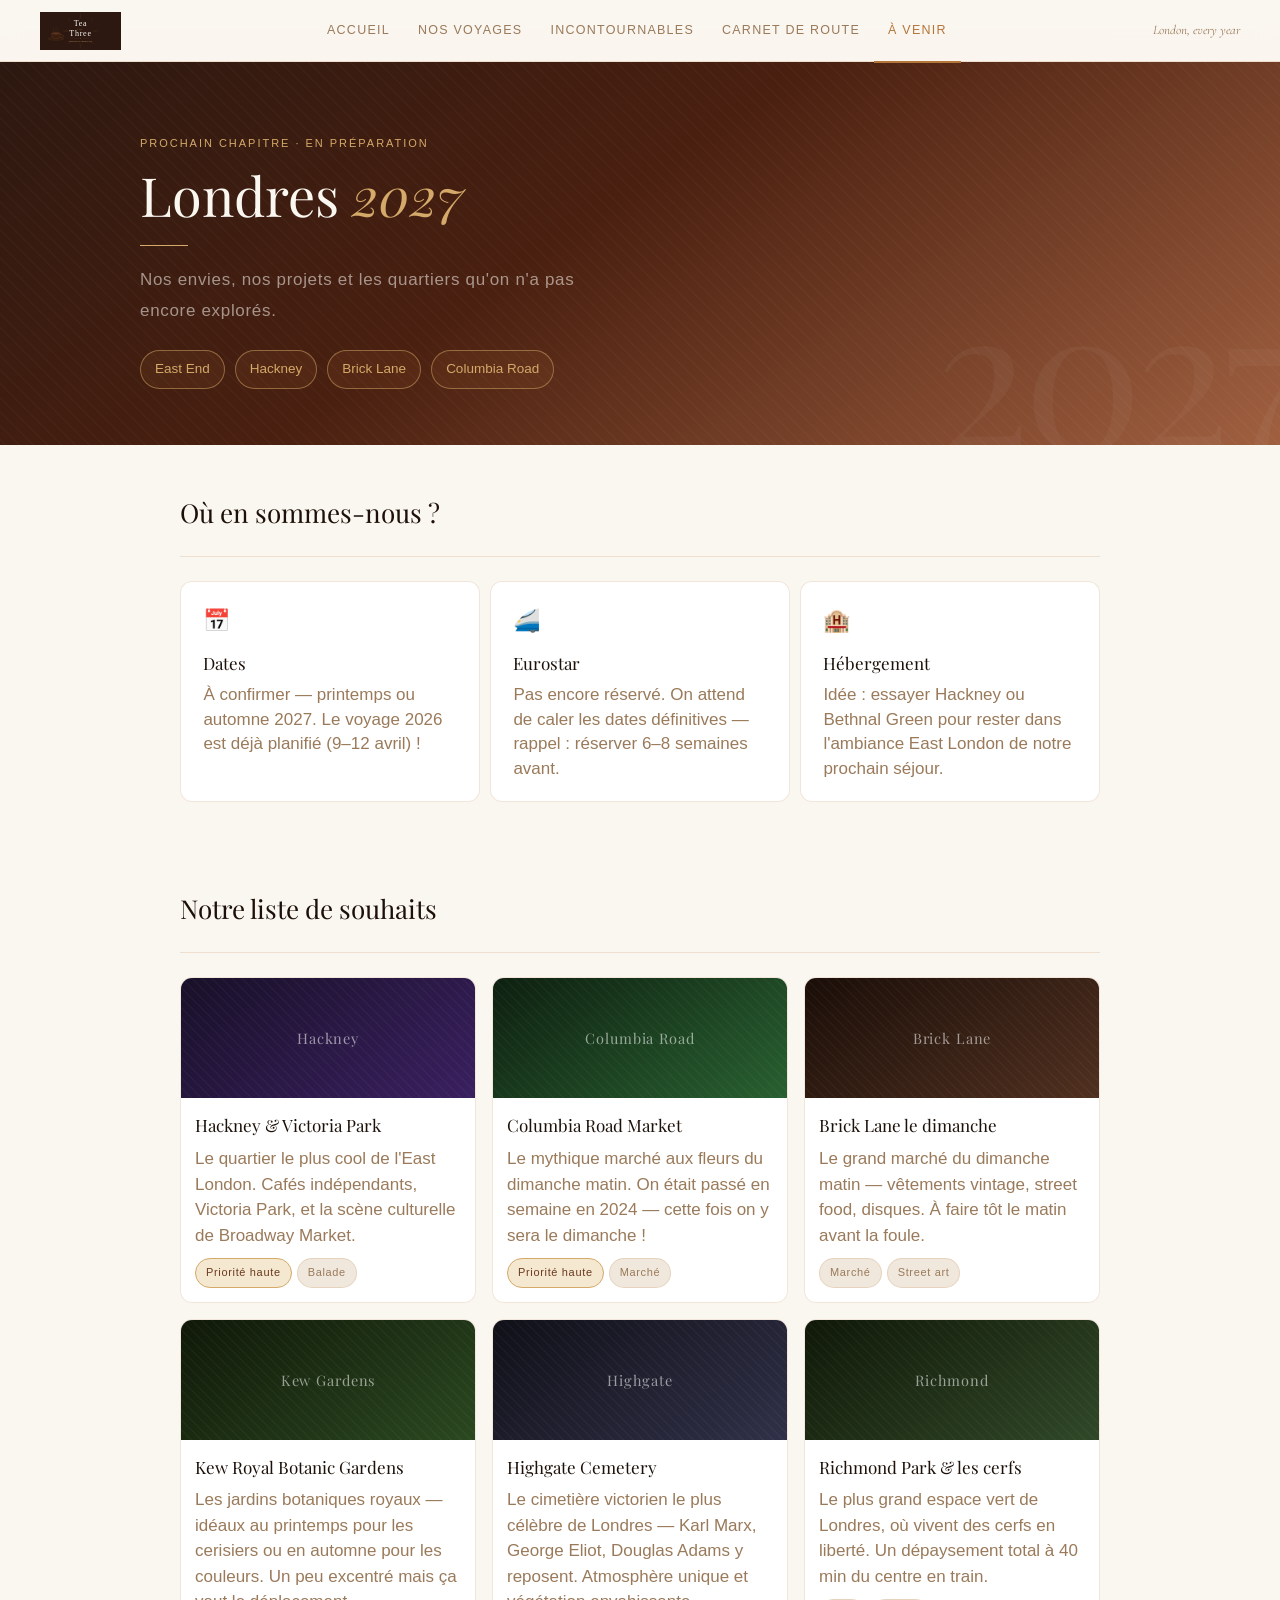
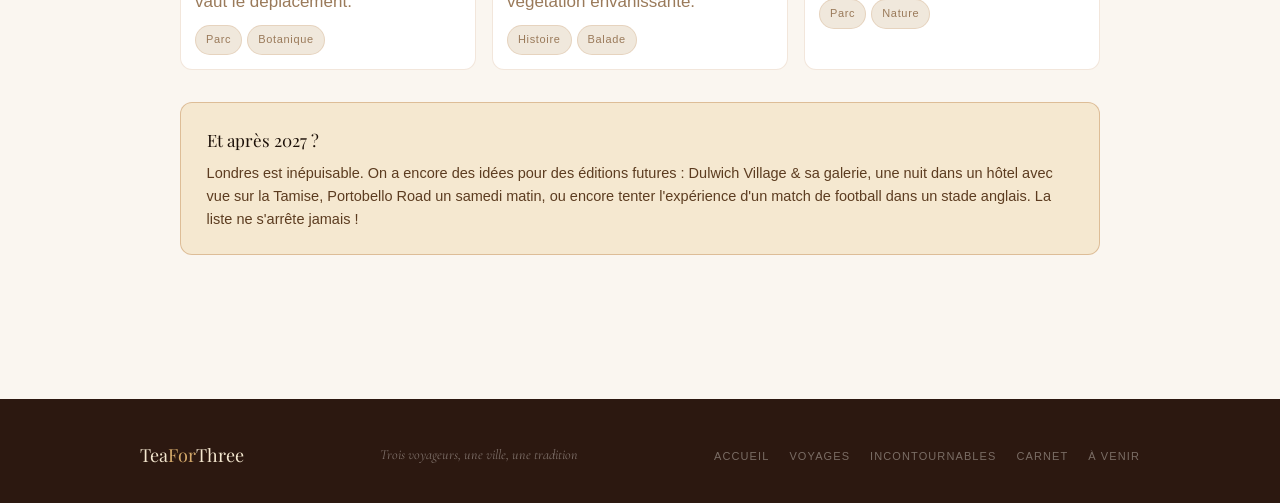
==== commit 859ffc66: "Add files via upload" ====
--- a/avenir.html
+++ b/avenir.html
@@ -44,7 +44,7 @@
 <body>
 
 <nav>
-  <a href="index.html" class="nav-logo">Tea<span>For</span>Three</a>
+  <a href="index.html" class="nav-logo"><img src="logo-teaforthree.svg" alt="TeaForThree" style="height:38px;width:auto;display:block;" /></a>
   <ul class="nav-links">
     <li><a href="index.html">Accueil</a></li>
     <li><a href="voyages.html">Nos voyages</a></li>
--- a/css/style.css
+++ b/css/style.css
@@ -47,11 +47,8 @@
   height: 62px;
 }
 .nav-logo {
-  font-family: 'Playfair Display', serif;
-  font-size: 19px; font-weight: 400;
-  color: var(--text-dark); text-decoration: none; flex-shrink: 0;
-}
-.nav-logo span { color: var(--gold); }
+  text-decoration: none; flex-shrink: 0; display: flex; align-items: center;
+}
 .nav-links { display: flex; gap: 0; list-style: none; }
 .nav-links a {
   display: block; padding: 0 14px;
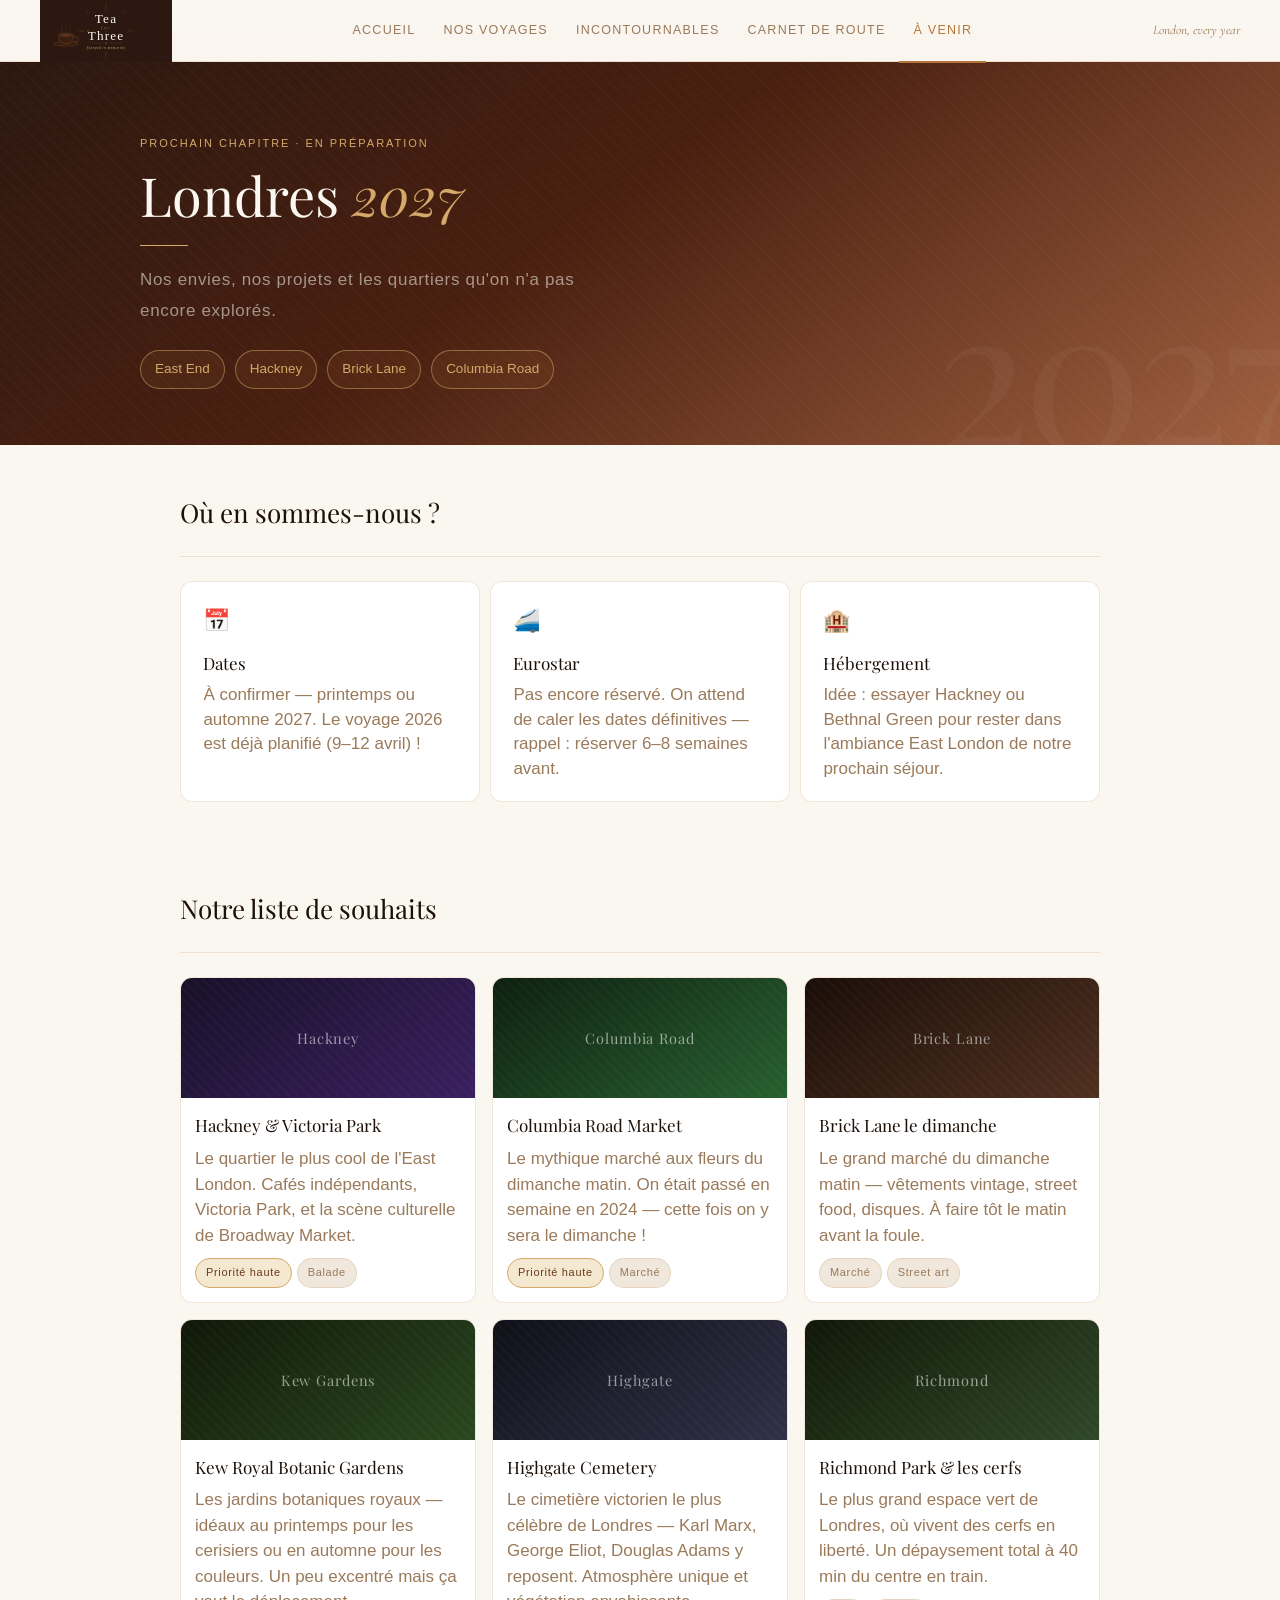
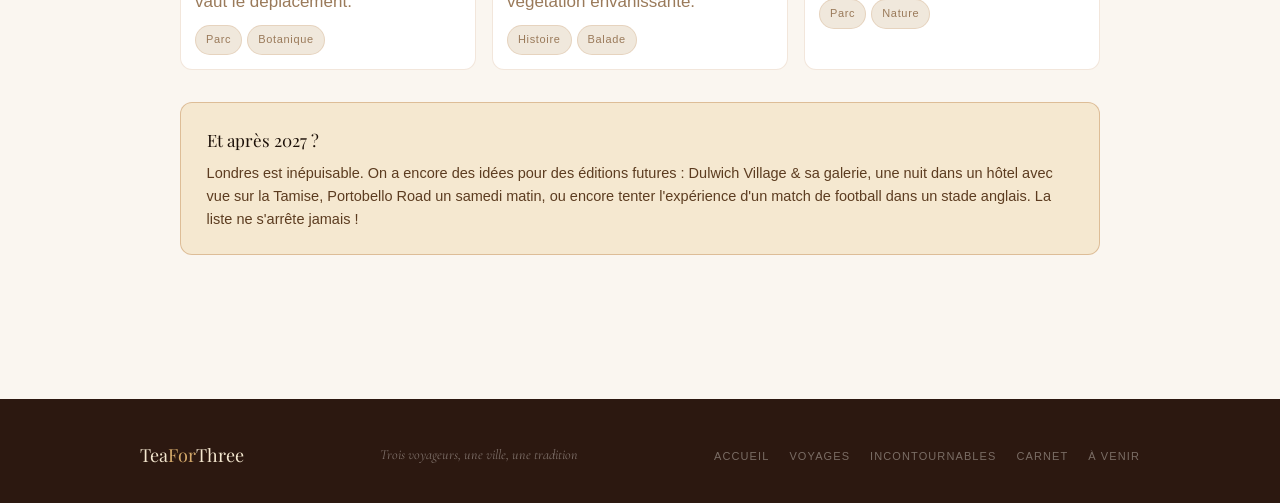
==== commit a0a8ed8d: "Add files via upload" ====
--- a/avenir.html
+++ b/avenir.html
@@ -44,7 +44,7 @@
 <body>
 
 <nav>
-  <a href="index.html" class="nav-logo"><img src="logo-teaforthree.svg" alt="TeaForThree" style="height:38px;width:auto;display:block;" /></a>
+  <a href="index.html" class="nav-logo"><img src="logo-teaforthree.svg" alt="TeaForThree" style="height:62px;width:auto;display:block;" /></a>
   <ul class="nav-links">
     <li><a href="index.html">Accueil</a></li>
     <li><a href="voyages.html">Nos voyages</a></li>
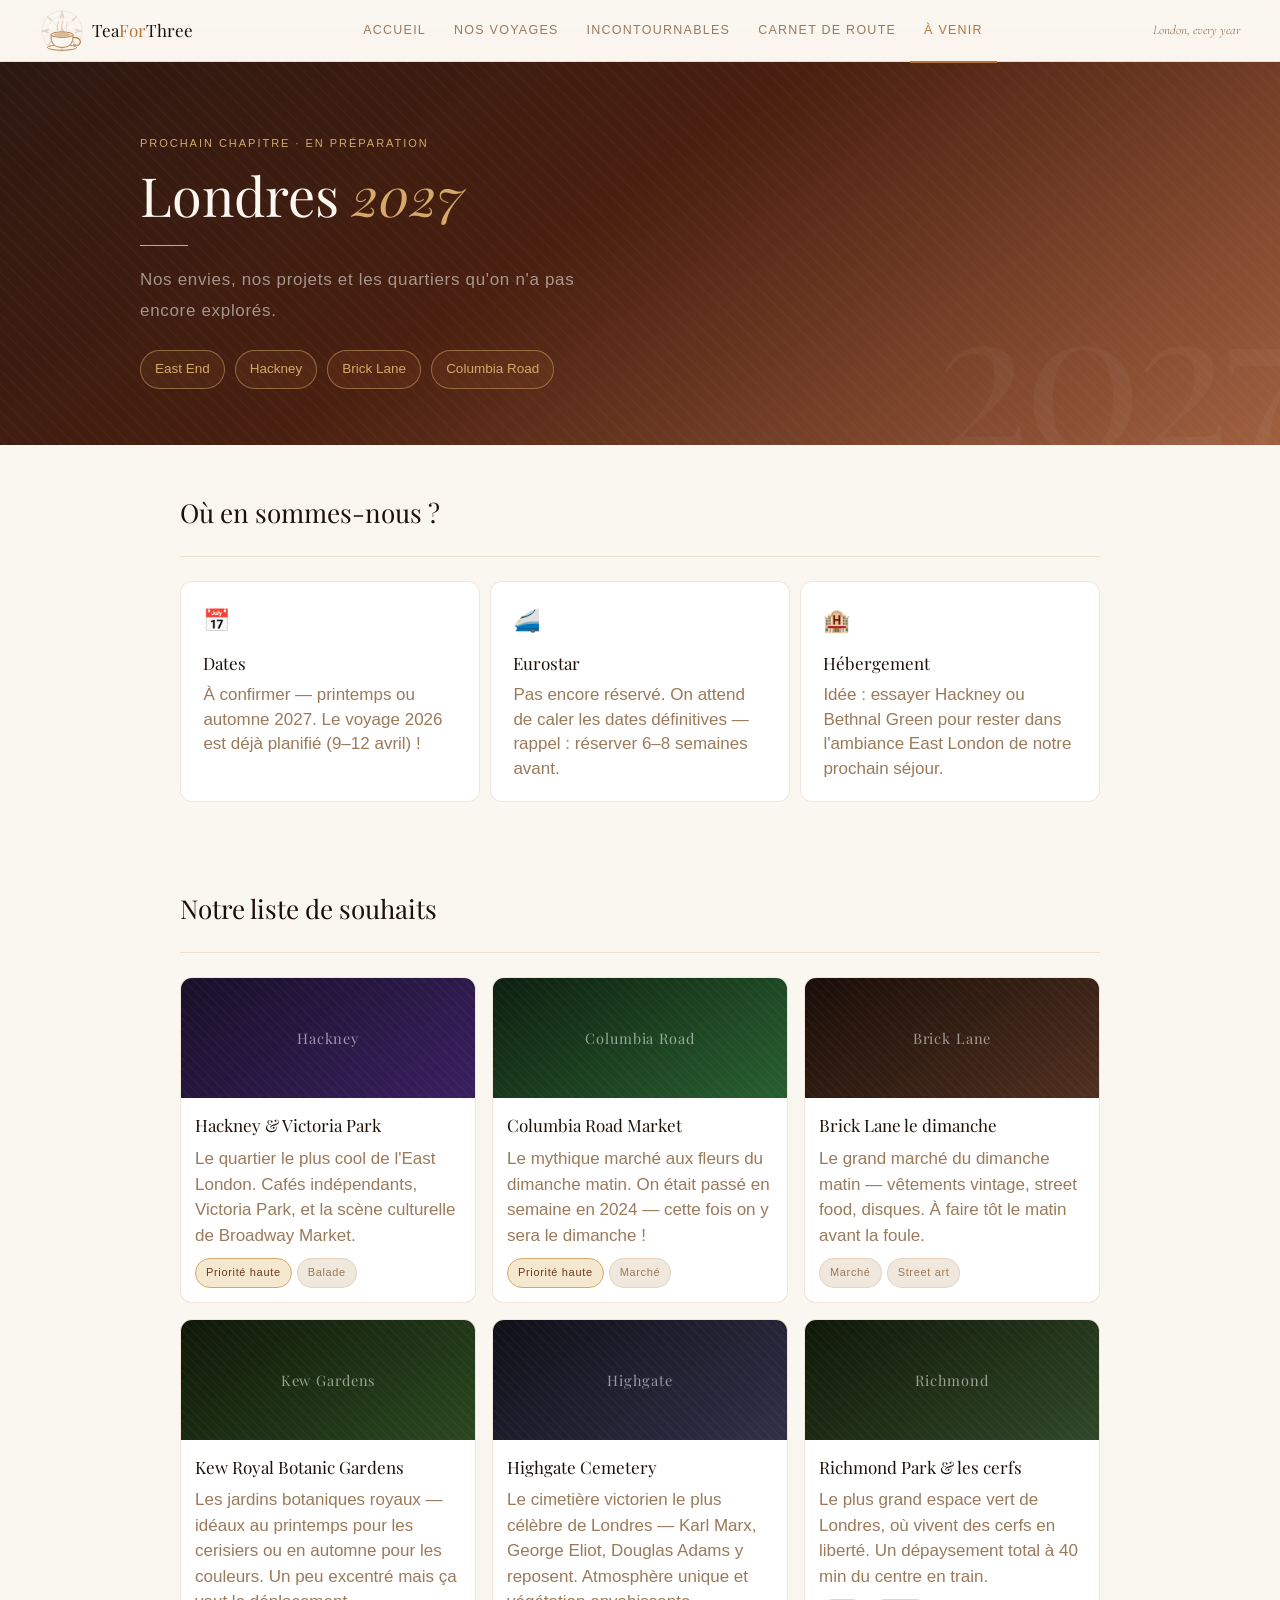
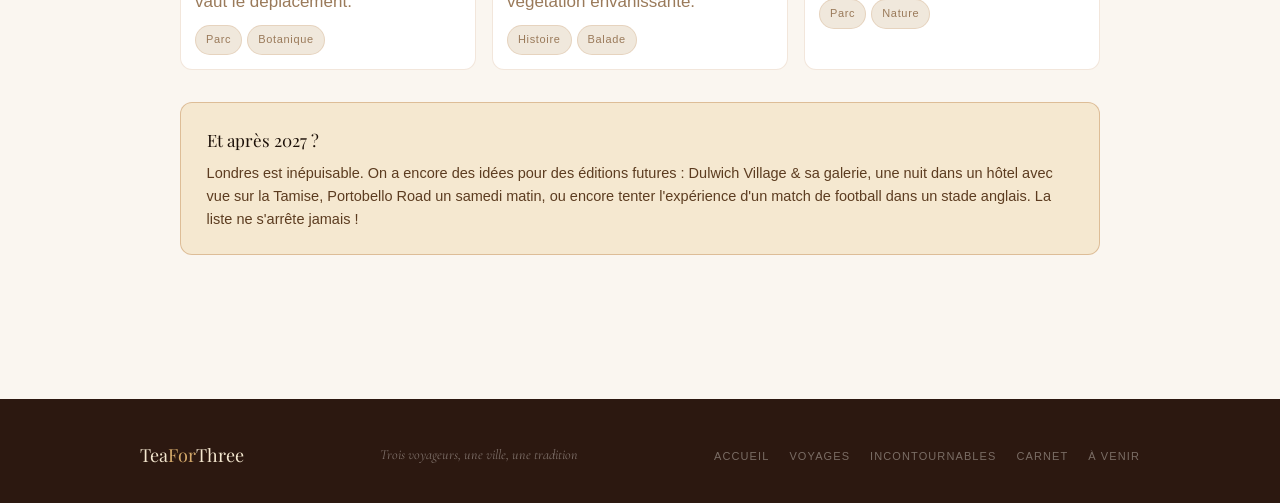
==== commit e6dfd27f: "Add files via upload" ====
--- a/avenir.html
+++ b/avenir.html
@@ -44,7 +44,7 @@
 <body>
 
 <nav>
-  <a href="index.html" class="nav-logo"><img src="logo-teaforthree.svg" alt="TeaForThree" style="height:62px;width:auto;display:block;" /></a>
+  <a href="index.html" class="nav-logo"><img src="logo-icon.svg" alt="TeaForThree" style="height:44px;width:auto;display:block;" /><span class="nav-logo-text">Tea<em>For</em>Three</span></a>
   <ul class="nav-links">
     <li><a href="index.html">Accueil</a></li>
     <li><a href="voyages.html">Nos voyages</a></li>
--- a/css/style.css
+++ b/css/style.css
@@ -47,8 +47,14 @@
   height: 62px;
 }
 .nav-logo {
-  text-decoration: none; flex-shrink: 0; display: flex; align-items: center;
-}
+  text-decoration: none; flex-shrink: 0; display: flex; align-items: center; gap: 8px;
+}
+.nav-logo-text {
+  font-family: 'Playfair Display', serif;
+  font-size: 17px; font-weight: 400;
+  color: var(--text-dark);
+}
+.nav-logo-text em { font-style: normal; color: var(--gold); }
 .nav-links { display: flex; gap: 0; list-style: none; }
 .nav-links a {
   display: block; padding: 0 14px;
@@ -251,6 +257,11 @@
 
   /* — hero — */
   .hero { padding: 1.75rem 1rem 1.75rem; min-height: 200px; }
+
+  .hero-home { min-height: auto; padding: 2rem 1rem; }
+  .hero-home-inner { flex-direction: column; gap: 1.5rem; align-items: flex-start; }
+  .hero-logo-full { width: 240px; }
+
   .hero-filigrane { font-size: 70px; right: 0; bottom: -0.5rem; }
   .hero h1 { font-size: 26px; margin-bottom: 8px; }
   .hero-tag { font-size: 9px; letter-spacing: 0.14em; margin-bottom: 8px; }
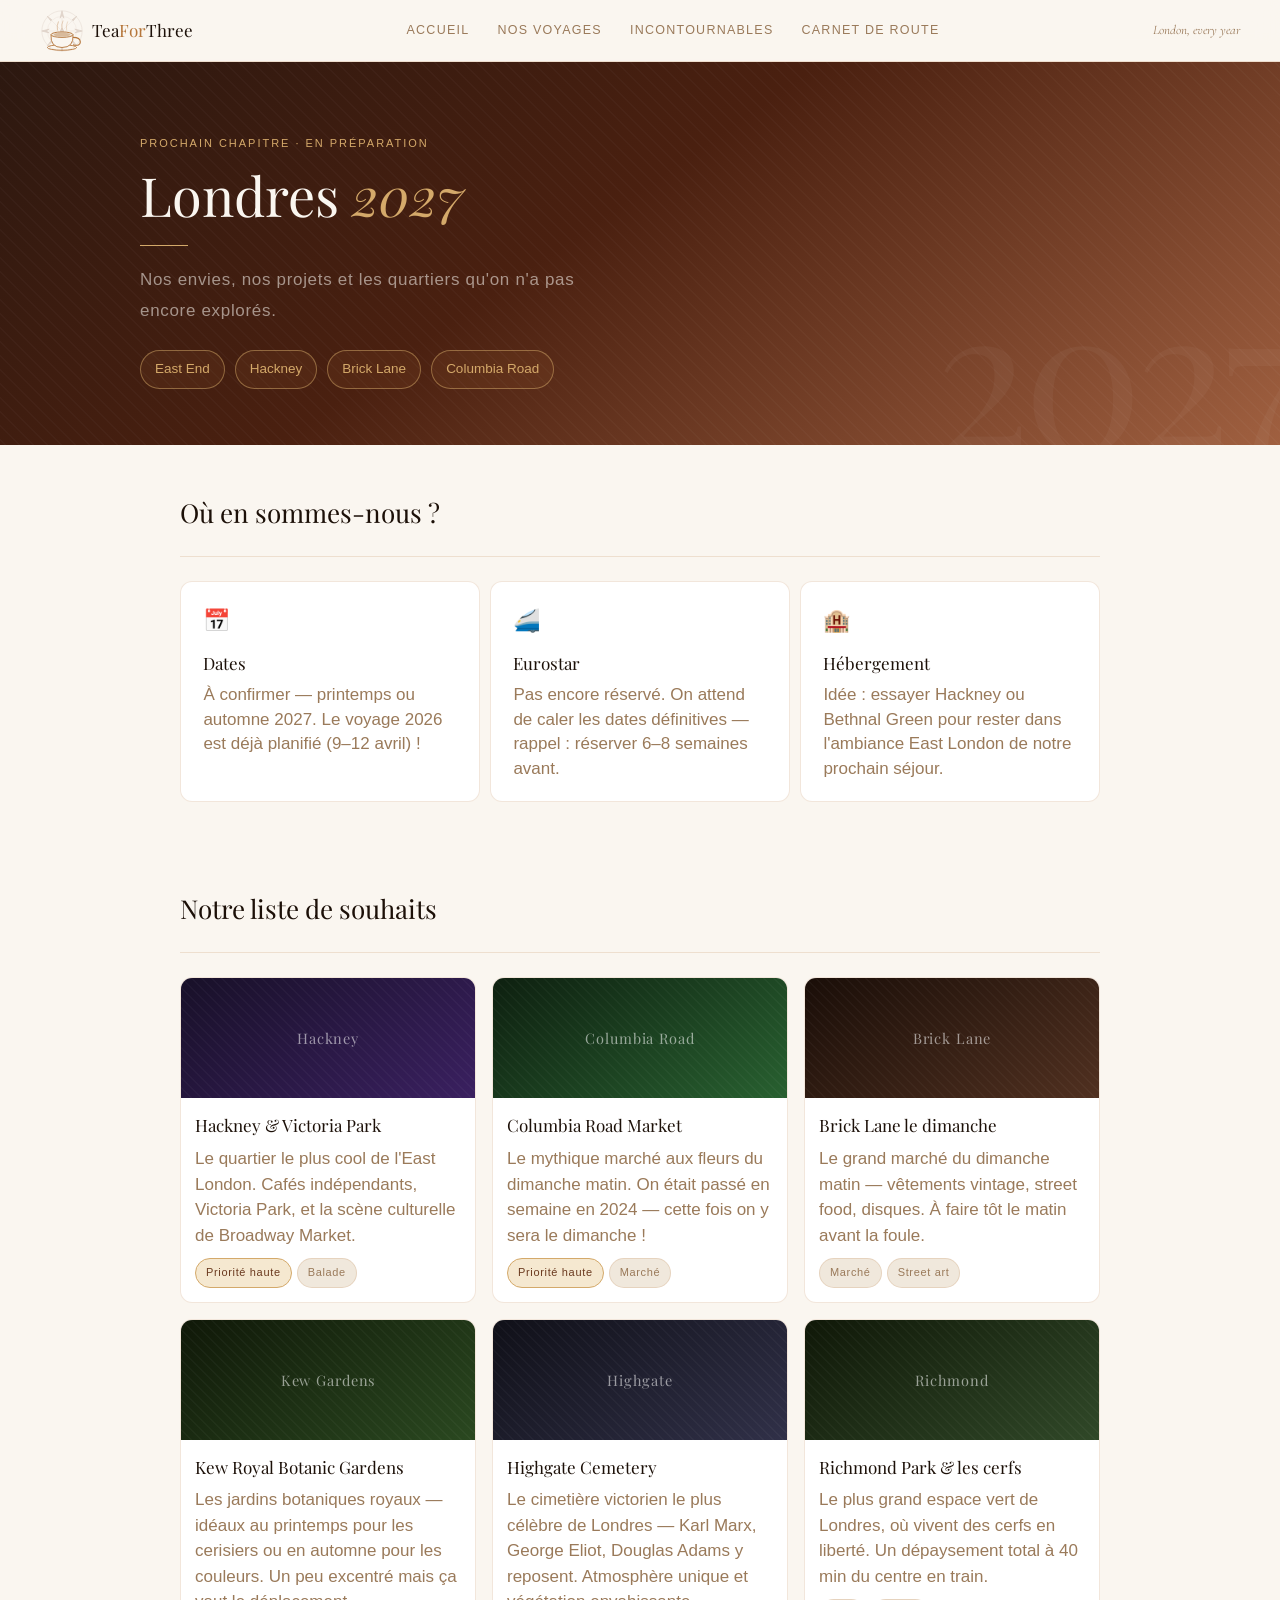
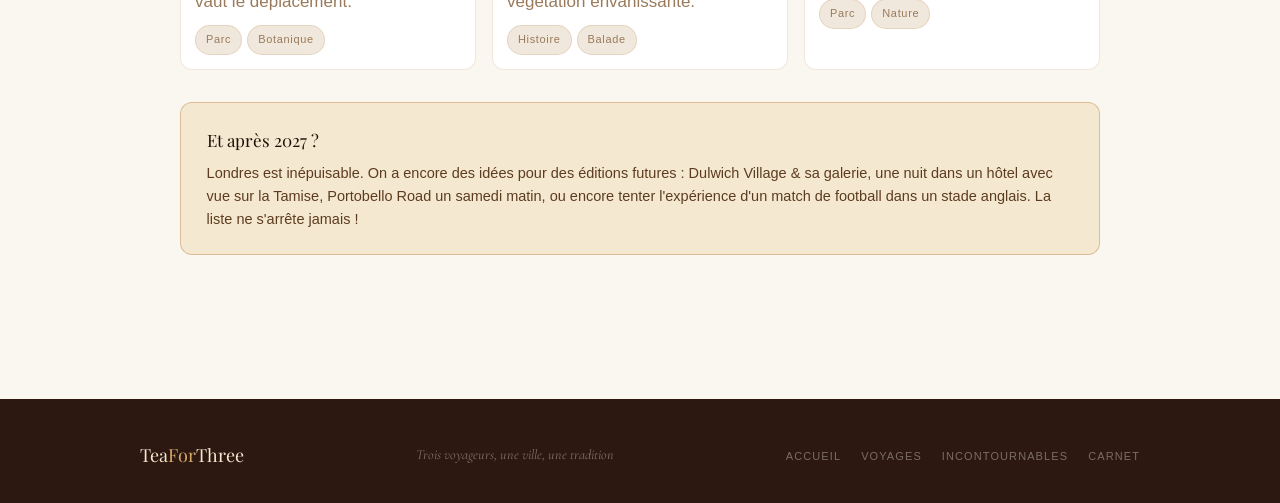
==== commit 7b0b1de9: "Add files via upload" ====
--- a/avenir.html
+++ b/avenir.html
@@ -50,7 +50,6 @@
     <li><a href="voyages.html">Nos voyages</a></li>
     <li><a href="incontournables.html">Incontournables</a></li>
     <li><a href="carnet.html">Carnet de route</a></li>
-    <li><a href="avenir.html" class="active">À venir</a></li>
   </ul>
   <span class="nav-tea">London, every year</span>
   <button class="nav-burger" id="burger" aria-label="Menu">
@@ -177,8 +176,7 @@
       <li><a href="voyages.html">Voyages</a></li>
       <li><a href="incontournables.html">Incontournables</a></li>
       <li><a href="carnet.html">Carnet</a></li>
-      <li><a href="avenir.html">À venir</a></li>
-    </ul>
+      </ul>
   </div>
 </footer>
 
--- a/css/style.css
+++ b/css/style.css
@@ -94,6 +94,7 @@
   pointer-events: none; user-select: none; letter-spacing: -0.04em;
 }
 .hero-content { position: relative; z-index: 1; max-width: 1000px; width: 100%; margin: 0 auto; }
+.hero-home-inner { display: flex !important; flex-direction: row !important; align-items: center !important; gap: 3.5rem; }
 .hero-tag { font-size: 11px; letter-spacing: 0.18em; text-transform: uppercase; color: var(--gold-light); margin-bottom: 10px; }
 .hero h1 {
   font-family: 'Playfair Display', serif;
@@ -142,6 +143,23 @@
 .btn.solid { background: var(--gold); color: var(--white); }
 .btn.solid:hover { background: var(--brown-mid); border-color: var(--brown-mid); }
 .divider { width: 48px; height: 1px; background: var(--gold-light); margin: 1.2rem 0; }
+
+/* ════════════════════════════════
+   HERO HOME
+   ════════════════════════════════ */
+.hero-home { min-height: 460px; align-items: center; padding: 3rem 2.5rem; }
+.hero-home-inner {
+  display: flex;
+  flex-direction: row;
+  align-items: center;
+  gap: 3.5rem;
+  max-width: 1000px;
+  width: 100%;
+  margin: 0 auto;
+}
+.hero-logo-side { flex: 0 0 auto; }
+.hero-logo-full { width: 340px; max-width: 100%; }
+.hero-text-side { flex: 1; }
 
 /* ════════════════════════════════
    QUOTE BAND
@@ -258,9 +276,10 @@
   /* — hero — */
   .hero { padding: 1.75rem 1rem 1.75rem; min-height: 200px; }
 
-  .hero-home { min-height: auto; padding: 2rem 1rem; }
-  .hero-home-inner { flex-direction: column; gap: 1.5rem; align-items: flex-start; }
-  .hero-logo-full { width: 240px; }
+  .hero-home { min-height: auto; padding: 2rem 1rem 2.5rem; }
+  .hero-home-inner { flex-direction: column !important; gap: 1.5rem; align-items: center !important; }
+  .hero-logo-full { width: 200px; }
+  .hero-text-side { text-align: left; width: 100%; }
 
   .hero-filigrane { font-size: 70px; right: 0; bottom: -0.5rem; }
   .hero h1 { font-size: 26px; margin-bottom: 8px; }
